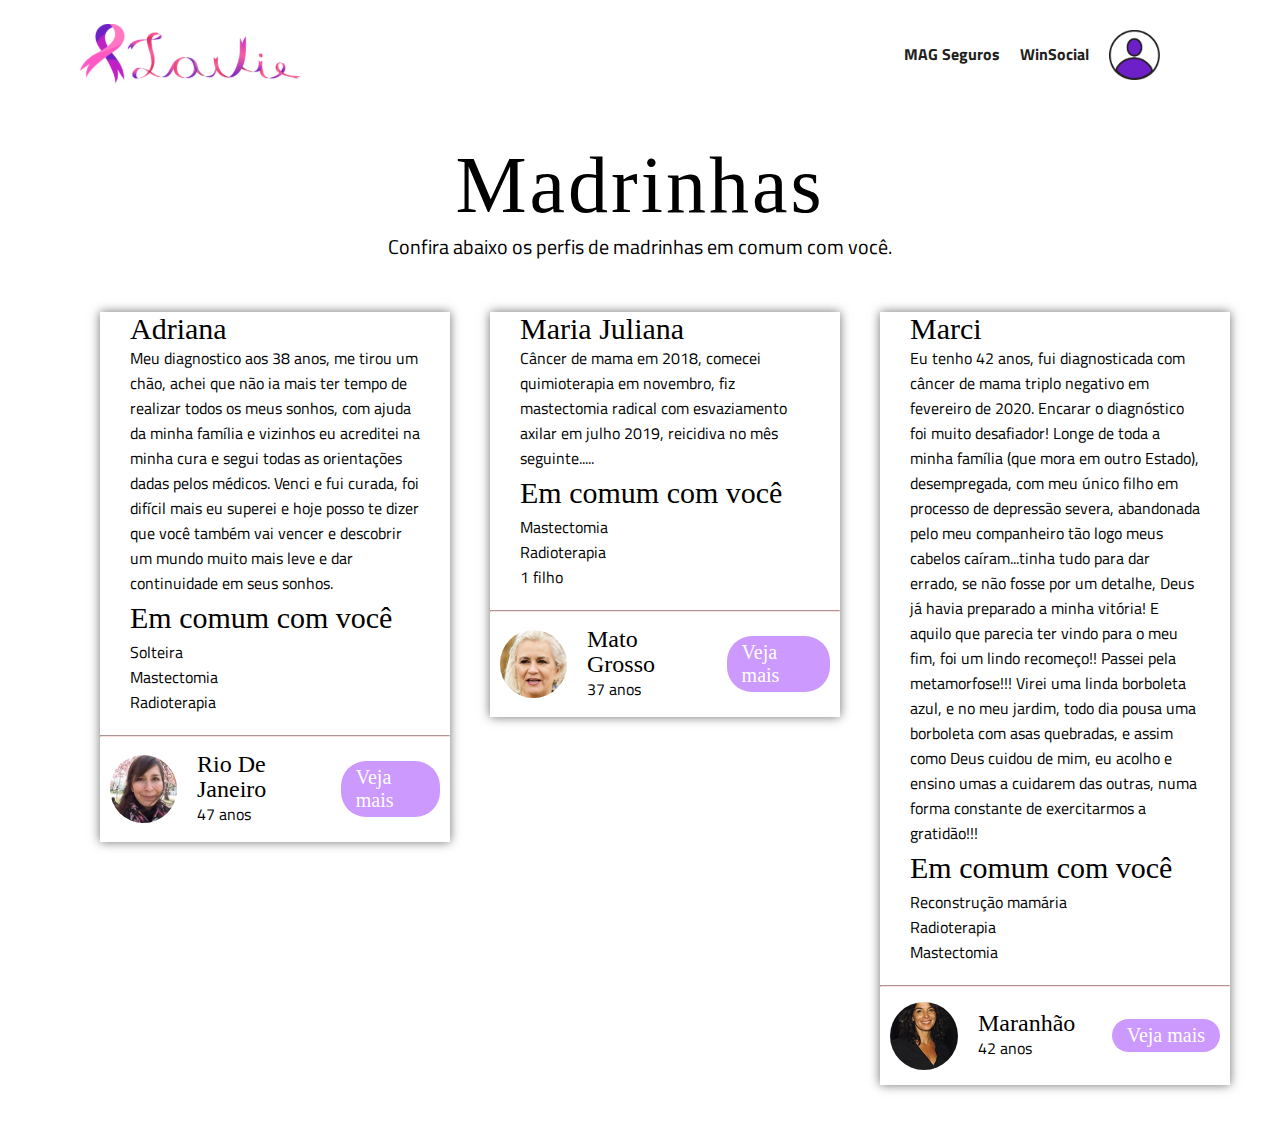
==== index.html @ 6f21f807 "subindo arquivos" ====
<!DOCTYPE html>
<html lang="pt-br">
<head>
    <meta charset="UTF-8">
    <meta http-equiv="X-UA-Compatible" content="IE=edge">
    <meta name="viewport" content="width=device-width, initial-scale=1.0">
    <title>Lavie</title>
    <link rel="stylesheet" href="style.css">
    <link rel="preconnect" href="https://fonts.gstatic.com">
    <link href="https://fonts.googleapis.com/css2?family=Titillium+Web:wght@700&display=swap" rel="stylesheet">
    <link href="https://fonts.googleapis.com/css2?family=Titillium+Web:wght@700&display=swap" rel="stylesheet">
    <link href="https://fonts.googleapis.com/css2?family=Titillium+Web:wght@300&display=swap" rel="stylesheet"> 
</head>
<body>
    <header id="header">
        <div>
            <a href="index.html"><img src="img/logo.svg" alt="Logo LiVie"></a>
        </div>
        <div id="lista-header">
            <ul>
                <a href=""><li>MAG Seguros</li></a>
                <a href=""><li>WinSocial</li></a>
               <a href=""><li><img src="img/Asset 11.svg" alt="Usuário"></li></a>
            </ul>
        </div>
    </header>
    <section id="intro">
        <h1>Madrinhas </h1>
        <p>Confira abaixo os perfis de madrinhas em comum com você.</p>
    </section>
    <section id="cards">
        <div class="texto-card" >
            <h2>Adriana</h2>
            <p>Meu diagnostico aos 38 anos, me tirou um chão, achei que não ia mais ter tempo de realizar todos os meus sonhos, com ajuda da minha família e vizinhos eu acreditei na minha cura e segui todas as orientações dadas pelos médicos. Venci e fui curada, foi difícil mais eu superei e hoje posso te dizer que você também vai vencer e descobrir um mundo muito mais leve e dar continuidade em seus sonhos.</p>
            <h3>Em comum com você</h3>
            <ul>
                <li>Solteira</li>
                <li>Mastectomia</li>
                <li>Radioterapia</li>
            </ul>
            <hr>
            <div class="informacoes">
                <div class="info">
                    <img src="img/Image.svg" alt="Marinete">
                    <ul>
                        <li>Rio De Janeiro</li>
                        <li>47 anos</li>
                    </ul>
                </div>
                <a href="#">Veja mais</a>
            </div>
        </div>
       
        <div class="texto-card" >
            <h2>Maria Juliana</h2>
            <p>Câncer de mama em 2018, comecei quimioterapia em novembro, fiz mastectomia radical com esvaziamento axilar em julho 2019, reicidiva no mês seguinte.....
            </p>
            <h3>Em comum com você</h3>
            <ul>
                <li>Mastectomia</li>
                <li>Radioterapia </li>
                <li>1 filho</li>
            </ul>
            <hr>
            <div class="informacoes">
                <div class="info">
                    <img src="img/Image1.svg" alt="Marinete">
                    <ul>
                        <li>Mato Grosso</li>
                        <li>37 anos</li>
                    </ul>
                </div>
                <a href="#">Veja mais</a>
            </div>
        </div>  

        <div class="texto-card" >
            <h2>Marci</h2>
            <p>Eu tenho 42 anos, fui diagnosticada com câncer de mama triplo negativo em fevereiro de 2020. Encarar o diagnóstico foi muito desafiador! Longe de toda a minha família (que mora em outro Estado), desempregada, com meu único filho em processo de depressão severa, abandonada pelo meu companheiro tão logo meus cabelos caíram...tinha tudo para dar errado, se não fosse por um detalhe, Deus já havia preparado a minha vitória! E aquilo que parecia ter vindo para o meu fim, foi um lindo recomeço!! Passei pela metamorfose!!! Virei uma linda borboleta azul, e no meu jardim, todo dia pousa uma borboleta com asas quebradas, e assim como Deus cuidou de mim, eu acolho e ensino umas a  cuidarem  das outras, numa forma constante de exercitarmos a gratidão!!!</p>
            <h3>Em comum com você</h3>
            <ul>
                <li>Reconstrução mamária</li>
                <li>Radioterapia</li>
                <li>Mastectomia</li>
            </ul>
            <hr>
            <div class="informacoes">
                <div class="info">
                    <img src="img/Image2.svg" alt="Marinete">
                    <ul>
                        <li>Maranhão</li>
                        <li>42 anos</li>
                    </ul>
                </div>
                <a href="#">Veja mais</a>
            </div>
        </div>
    </section>
    <div class="modal-overlay">
        <div class="modal">
            <div class="exit">
                <img src="img/Icon.svg" alt="Sair" onclick="sairModal()">
             </div>
            <div class="info modal-ul">
                <img src="img/Image.svg" alt="Marinete">
                <ul>
                    <li>Adriana</li>
                    <li>47 anos</li>
                </ul>
             </div>
             
             <div class="modal-info">
                 <p>Meu diagnostico aos 38 anos, me tirou um chão, achei que não ia mais ter tempo de realizar todos os meus sonhos, com ajuda da minha família e vizinhos eu acreditei na minha cura e segui todas as orientações dadas pelos médicos. Venci e fui curada, foi difícil mais eu superei e hoje posso te dizer que você também vai vencer e descobrir um mundo muito mais leve e dar continuidade em seus sonhos. </p>
                 <h3>Em comum com você</h3>
                 <ul>
                    <li>Solteira</li>
                    <li>Mastectomia</li>
                    <li>Radioterapia</li>
                 </ul>
             </div>
             <div class="btn">
                <a href="Marinete.html">Criar Laços </a>
                <img src="img/laço_1.svg" alt="">
             </div>
        </div>
    </div>
    <div class="modal-overlay2">
        <div class="modal">
            <div class="exit">
                <img src="img/Icon.svg" alt="Sair" onclick="sairModal()">
             </div>
            <div class="info modal-ul">
                <img src="img/Image2.svg" alt="Marinete">
                <ul>
                    <li>Marci</li>
                    <li>42 anos</li>
                </ul>
             </div>
             
             <div class="modal-info">
                 <p>Eu tenho 42 anos, fui diagnosticada com câncer de mama triplo negativo em fevereiro de 2020. Encarar o diagnóstico foi muito desafiador! Longe de toda a minha família (que mora em outro Estado), desempregada, com meu único filho em processo de depressão severa, abandonada pelo meu companheiro tão logo meus cabelos caíram...tinha tudo para dar errado, se não fosse por um detalhe, Deus já havia preparado a minha vitória! E aquilo que parecia ter vindo para o meu fim, foi um lindo recomeço!! Passei pela metamorfose!!! Virei uma linda borboleta azul, e no meu jardim, todo dia pousa uma borboleta com asas quebradas, e assim como Deus cuidou de mim, eu acolho e ensino umas a  cuidarem  das outras, numa forma constante de exercitarmos a gratidão!!!
                </p>
                 <h3>Em comum com você</h3>
                 <ul>
                    <li>Reconstrução mamária</li>
                    <li>Radioterapia</li>
                    <li>Mastectomia</li>
                 </ul>
             </div>
             <div class="btn">
                <a href="sofia.html">Criar Laços </a>
                <img src="img/laço_1.svg" alt="">
             </div>
        </div>
    </div>
    <div class="modal-overlay1">
        <div class="modal">
            <div class="exit">
                <img src="img/Icon.svg" alt="Sair" onclick="sairModal()">
             </div>
            <div class="info modal-ul">
                <img src="img/Image1.svg" alt="Marinete">
                <ul>
                    <li>Maria Juliana</li>
                    <li>37 anos</li>
                </ul>
             </div>
             
             <div class="modal-info">
                 <p>Câncer de mama em 2018, comecei quimioterapia em novembro, fiz mastectomia radical com esvaziamento axilar em julho 2019, reicidiva no mês seguinte.....
                </p>
                 <h3>Em comum com você</h3>
                 <ul>
                    <li>Mastectomia</li>
                    <li>Um filho </li>
                    <li>Radioterapia</li>
                 </ul>
             </div>
             <div class="btn">
                <a href="dolores.html">Criar Laços </a>
                <img src="img/laço_1.svg" alt="Imagem laço">
             </div>
        </div>
    </div>
    <script src="script.js"></script>
    <br><br><br><br><br>
</body>

</html>
---- style.css ----
html,
body,
p,
ol,
ul,
li,
dl,
dt,
dd,
blockquote,
figure,
fieldset,
legend,
textarea,
pre,
iframe,
hr,
h1,
h2,
h3,
h4,
h5,
h6 {
  margin: 0;
  padding: 0;
}
a {
  text-decoration: none;
}
body {
  font-size: 10px;
}

h1,
h2,
h3,
h4,
h5,
h6 {
  font-size: 100%;
  font-weight: normal;
}

ul {
  list-style: none;
}

button,
input,
select {
  margin: 0;
}

html {
  box-sizing: border-box;
}

*,
*::before,
*::after {
  box-sizing: inherit;
}

img,
video {
  height: auto;
  max-width: 100%;
}

iframe {
  border: 0;
}

table {
  border-collapse: collapse;
  border-spacing: 0;
}

td,
th {
  padding: 0;
}
/** HEADER ======================= **/

#header {
  max-width: 1120px;
  margin: 0 auto;
  display: flex;
  justify-content: space-between;
  align-items: center;
  margin-top: 20px;
}
#lista-header ul {
  display: flex;
  align-items: center;
}
#lista-header ul li {
  color: #231f20;
  display: flex;
  align-items: center;
  padding: 10px;
  font-family: titillium Web;
  font-size: 1em;
  font-weight: bold;
}
#lista-header a:nth-child(1):hover::after {
  content: "";
  display: block;
  margin-left: 15px;
  width: 80%;
  height: 3px;
  background: #cc99ff;
}
#lista-header a:nth-child(2):hover::after {
  content: "";
  display: block;
  margin-left: 12px;
  width: 80%;
  height: 3px;
  background: #cc99ff;
}
/** intro =================== **/
#intro {
  margin: 50px 0;
  text-align: center;
}
#intro h1 {
  font-size: 8em;
  font-family: Pacifico;
  letter-spacing: 3px;
}
#intro p {
  font-family: titillium Web;
  font-size: 2em;
  font-weight: 400;
}
/** Card ================= **/
#cards {
  max-width: 1120px;
  display: flex;
  margin: 0 auto;
  align-items: baseline;
}
@media (max-width: 920px) {
  #cards {
    flex-wrap: wrap;
  }
}
hr {
  margin: 20px 0 0 0;
  border-color: #ffdede;
}
.texto-card {
  max-width: 800px;
  margin: 0 20px;
  align-items: center;
  box-shadow: 0 0 1em #707070;
}
@media (max-width: 920px) {
  .texto-card {
    margin: 20px;
  }
}
.texto-card p,
ul {
  font-size: 1.6em;
  font-family: titillium Web;
  line-height: 25px;
  margin: 0 30px;
}
.texto-card h2 {
  font-size: 3em;
  font-family: Pacifico;
  margin-left: 30px;
}
.texto-card h3 {
  font-size: 3em;
  margin: 5px 0;
  font-family: Pacifico;
  margin-left: 30px;
}
.texto-card hr {
  width: 350px;
}
.info {
  display: flex;
  align-items: center;
  margin: 15px 0 15px 10px;
}
.info ul {
  margin-left: 20px;
}
.informacoes a {
  font-family: Pacifico;
  font-size: 2em;
  max-width: 150px;
  background: #cc99ff;
  color: #fff;
  border-radius: 25px;
  padding: 5px 15px;
  margin-right: 10px;
}
.informacoes li:first-child {
  font-family: Pacifico;
  font-size: 1.5em;
}
.informacoes a:hover {
  background: #6d0dcc;
}
.informacoes {
  display: flex;
  justify-content: space-between;
  align-items: center;
}

/* MODAL =================== */
.modal-overlay,
.modal-overlay1,
.modal-overlay2 {
  width: 100%;
  height: 100%;
  background-color: rgba(178, 98, 178, 50%);
  position: fixed;
  top: 0;
  display: flex;
  align-items: center;
  justify-content: center;
  opacity: 0;
  visibility: hidden;
  font-family: titillium Web;
}
.modal-overlay.ativo,
.modal-overlay1.ativo,
.modal-overlay2.ativo {
  visibility: visible;
  opacity: 1;
}
.modal {
  background: #fff;
  padding: 2.4rem;
}
.modal-info h2 {
  font-size: 1.5rem;
  font-family: Pacifico;
}
.modal-info h3 {
  font-size: 1.5rem;
  font-family: Pacifico;
}
.modal-ul {
  display: flex;
  align-items: center;
  margin-bottom: 10px;
}
.modal-ul li:nth-child(1) {
  font-family: pacifico;
  font-size: 2em;
}

.modal-info p {
  max-width: 450px;
  font-size: 1rem;
}
.btn {
  margin-top: 20px;
  text-align: center;
}
.btn {
  margin: 0 auto;
  font-family: Pacifico;
  font-size: 3em;
  max-width: 180px;
  background: #cc99ff;
  border-radius: 25px;
  padding: 5px 10px;
  display: flex;
}
.btn a {
  margin-right: 10px;
  color: #fff;
}
.btn:hover {
  background: #6d0dcc;
}
.exit {
  text-align: right;
}
.exit img {
  cursor: pointer;
}
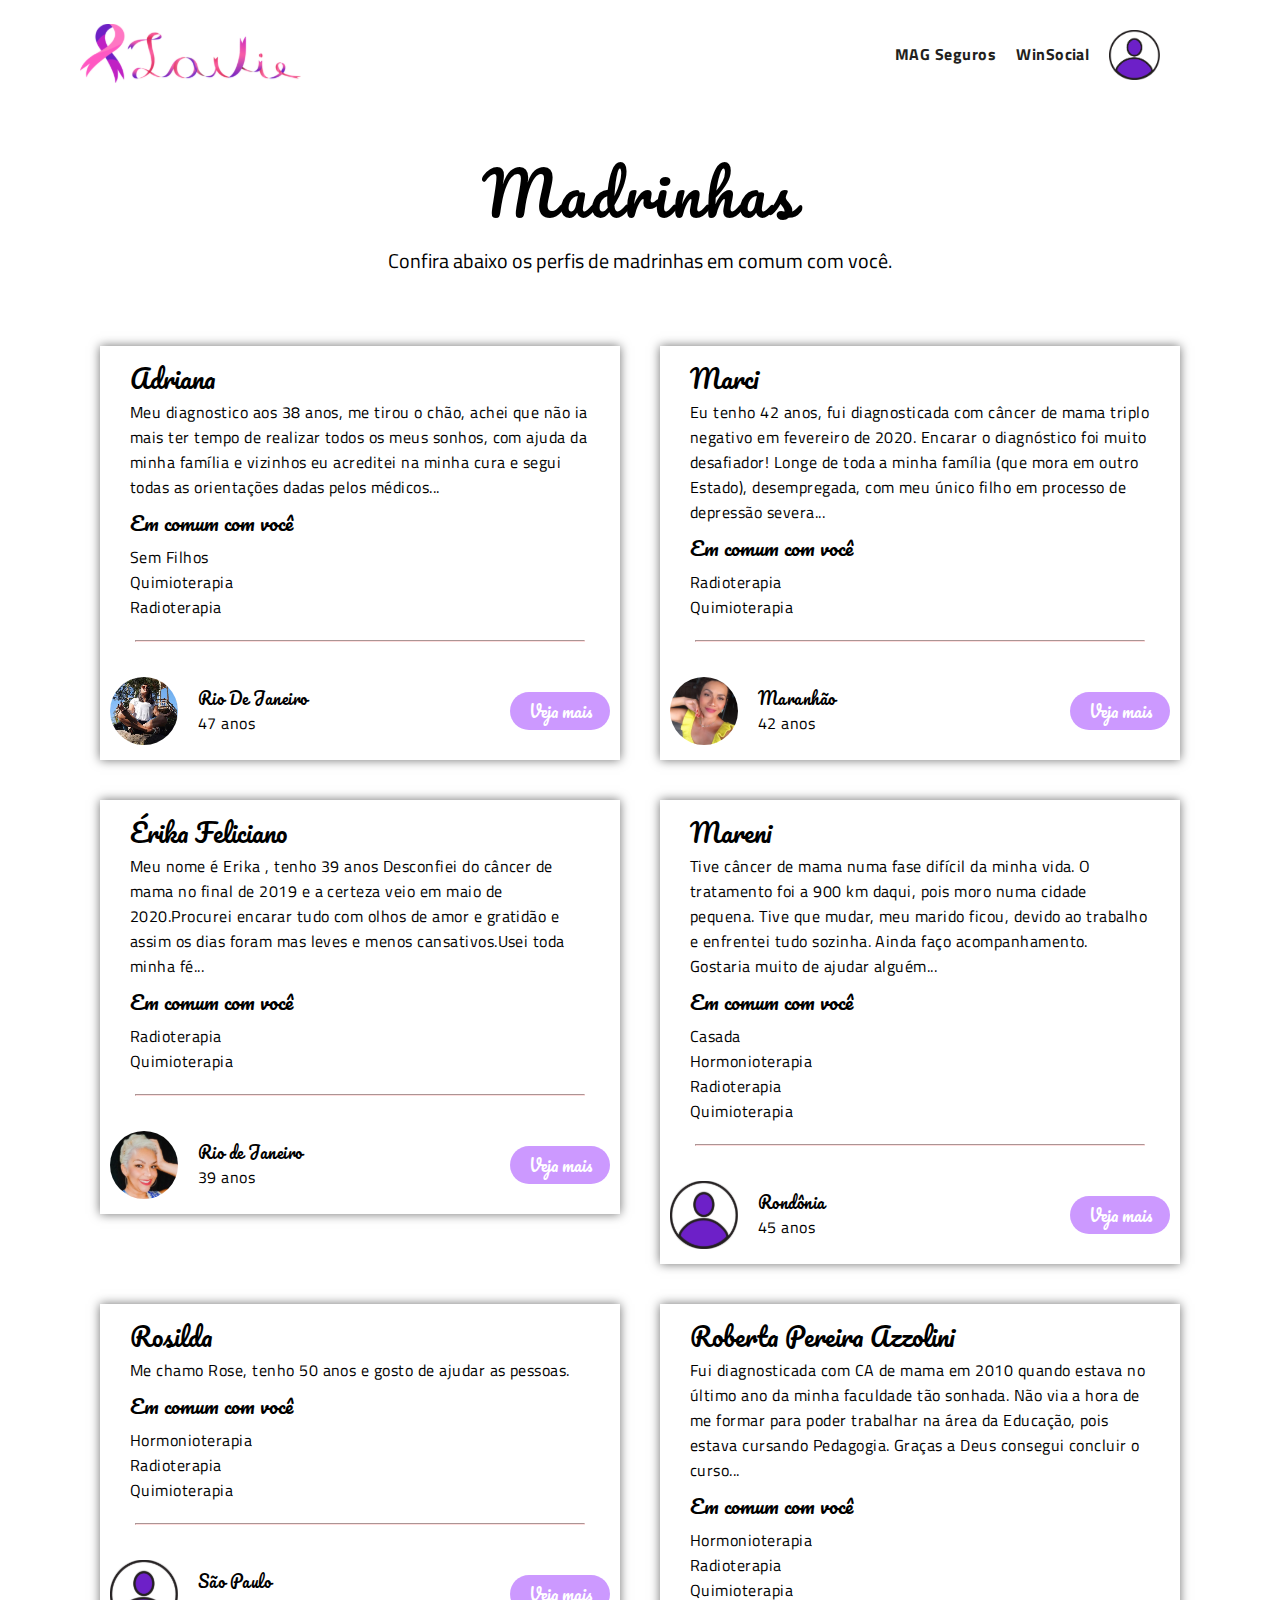
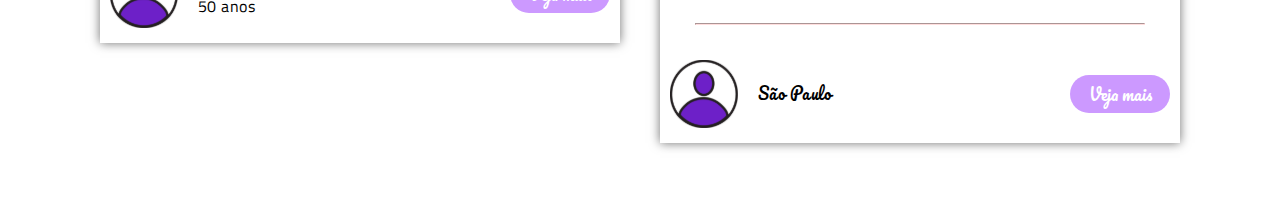
==== commit 6e79be2f: "Add files via upload" ====
--- a/index.html
+++ b/index.html
@@ -4,9 +4,11 @@
     <meta charset="UTF-8">
     <meta http-equiv="X-UA-Compatible" content="IE=edge">
     <meta name="viewport" content="width=device-width, initial-scale=1.0">
-    <title>Lavie</title>
+    <title>LaVie</title>
+    <link rel="shortcut icon" href="img/laço_1.svg" type="image/x-icon">
     <link rel="stylesheet" href="style.css">
     <link rel="preconnect" href="https://fonts.gstatic.com">
+    <link href="https://fonts.googleapis.com/css2?family=Pacifico&display=swap" rel="stylesheet">
     <link href="https://fonts.googleapis.com/css2?family=Titillium+Web:wght@700&display=swap" rel="stylesheet">
     <link href="https://fonts.googleapis.com/css2?family=Titillium+Web:wght@700&display=swap" rel="stylesheet">
     <link href="https://fonts.googleapis.com/css2?family=Titillium+Web:wght@300&display=swap" rel="stylesheet"> 
@@ -18,8 +20,8 @@
         </div>
         <div id="lista-header">
             <ul>
-                <a href=""><li>MAG Seguros</li></a>
-                <a href=""><li>WinSocial</li></a>
+                <a href="https://mag.com.br/"><li>MAG Seguros</li></a>
+                <a href="https://winsocial.com.br/para-voce/"><li>WinSocial</li></a>
                <a href=""><li><img src="img/Asset 11.svg" alt="Usuário"></li></a>
             </ul>
         </div>
@@ -29,19 +31,21 @@
         <p>Confira abaixo os perfis de madrinhas em comum com você.</p>
     </section>
     <section id="cards">
-        <div class="texto-card" >
+        <div class="texto-card">
             <h2>Adriana</h2>
-            <p>Meu diagnostico aos 38 anos, me tirou um chão, achei que não ia mais ter tempo de realizar todos os meus sonhos, com ajuda da minha família e vizinhos eu acreditei na minha cura e segui todas as orientações dadas pelos médicos. Venci e fui curada, foi difícil mais eu superei e hoje posso te dizer que você também vai vencer e descobrir um mundo muito mais leve e dar continuidade em seus sonhos.</p>
-            <h3>Em comum com você</h3>
-            <ul>
-                <li>Solteira</li>
-                <li>Mastectomia</li>
-                <li>Radioterapia</li>
-            </ul>
-            <hr>
-            <div class="informacoes">
-                <div class="info">
-                    <img src="img/Image.svg" alt="Marinete">
+            <p>Meu diagnostico aos 38 anos, me tirou o chão, achei que não ia mais ter tempo
+                de realizar todos os meus sonhos, com ajuda da minha família e vizinhos eu
+                acreditei na minha cura e segui todas as orientações dadas pelos médicos... </p>
+            <h3>Em comum com você</h3>
+            <ul>
+                <li>Sem Filhos</li>
+                <li>Quimioterapia</li>
+                <li>Radioterapia</li>
+            </ul>
+            <hr>
+            <div class="informacoes">
+                <div class="info">
+                    <img src="img/Adriana.svg" alt="Marinete">
                     <ul>
                         <li>Rio De Janeiro</li>
                         <li>47 anos</li>
@@ -50,43 +54,20 @@
                 <a href="#">Veja mais</a>
             </div>
         </div>
-       
-        <div class="texto-card" >
-            <h2>Maria Juliana</h2>
-            <p>Câncer de mama em 2018, comecei quimioterapia em novembro, fiz mastectomia radical com esvaziamento axilar em julho 2019, reicidiva no mês seguinte.....
-            </p>
-            <h3>Em comum com você</h3>
-            <ul>
-                <li>Mastectomia</li>
-                <li>Radioterapia </li>
-                <li>1 filho</li>
-            </ul>
-            <hr>
-            <div class="informacoes">
-                <div class="info">
-                    <img src="img/Image1.svg" alt="Marinete">
-                    <ul>
-                        <li>Mato Grosso</li>
-                        <li>37 anos</li>
-                    </ul>
-                </div>
-                <a href="#">Veja mais</a>
-            </div>
-        </div>  
-
         <div class="texto-card" >
             <h2>Marci</h2>
-            <p>Eu tenho 42 anos, fui diagnosticada com câncer de mama triplo negativo em fevereiro de 2020. Encarar o diagnóstico foi muito desafiador! Longe de toda a minha família (que mora em outro Estado), desempregada, com meu único filho em processo de depressão severa, abandonada pelo meu companheiro tão logo meus cabelos caíram...tinha tudo para dar errado, se não fosse por um detalhe, Deus já havia preparado a minha vitória! E aquilo que parecia ter vindo para o meu fim, foi um lindo recomeço!! Passei pela metamorfose!!! Virei uma linda borboleta azul, e no meu jardim, todo dia pousa uma borboleta com asas quebradas, e assim como Deus cuidou de mim, eu acolho e ensino umas a  cuidarem  das outras, numa forma constante de exercitarmos a gratidão!!!</p>
-            <h3>Em comum com você</h3>
-            <ul>
-                <li>Reconstrução mamária</li>
-                <li>Radioterapia</li>
-                <li>Mastectomia</li>
-            </ul>
-            <hr>
-            <div class="informacoes">
-                <div class="info">
-                    <img src="img/Image2.svg" alt="Marinete">
+            <p>Eu tenho 42 anos, fui diagnosticada com câncer de mama triplo negativo em fevereiro de
+                2020. Encarar o diagnóstico foi muito desafiador! Longe de toda a minha família
+                (que mora em outro Estado), desempregada, com meu único filho em processo de depressão severa...</p>
+            <h3>Em comum com você</h3>
+            <ul>
+                <li>Radioterapia</li>
+                <li>Quimioterapia</li>
+            </ul>
+            <hr class="hrnosso">
+            <div class="informacoes">
+                <div class="info">
+                    <img src="img/marci.svg" alt="Marinete">
                     <ul>
                         <li>Maranhão</li>
                         <li>42 anos</li>
@@ -95,6 +76,102 @@
                 <a href="#">Veja mais</a>
             </div>
         </div>
+        
+        <div class="texto-card" >
+            <h2>Érika Feliciano</h2>
+            <p>Meu nome é Erika , tenho 39 anos Desconfiei do  câncer de mama no final de 2019
+                e a certeza veio em maio de 2020.Procurei encarar tudo com olhos de amor e 
+                gratidão e assim os dias foram mas leves e menos cansativos.Usei toda minha fé... 
+            </p>
+            <h3>Em comum com você</h3>
+            <ul>
+                <li>Radioterapia</li>
+                <li>Quimioterapia</li>
+            </ul>
+            <hr>
+            <div class="informacoes">
+                <div class="info">
+                    <img src="img/erika.svg" alt="Marinete">
+                    <ul>
+                        <li>Rio de Janeiro</li>
+                        <li>39 anos</li>
+                    </ul>
+                </div>
+                <a href="#">Veja mais</a>
+            </div>
+        </div>  
+        <div class="texto-card" >
+            <h2>Mareni</h2>
+            <p>Tive câncer de mama numa fase difícil da minha vida. O tratamento foi a 900 km daqui,
+                pois moro numa cidade pequena. Tive que mudar, meu marido ficou, devido ao trabalho e
+                enfrentei tudo sozinha. Ainda faço acompanhamento. Gostaria muito de ajudar alguém...
+            </p>
+            <h3>Em comum com você</h3>
+            <ul>
+                <li>Casada</li>
+                <li>Hormonioterapia</li>
+                <li>Radioterapia</li>
+                <li>Quimioterapia </li>
+            </ul>
+            <hr>
+            <div class="informacoes">
+                <div class="info">
+                    <img src="img/anonimo.svg" alt="Marinete">
+                    <ul>
+                        <li>Rondônia </li>
+                        <li>45 anos</li>
+                    </ul>
+                </div>
+                <a href="#">Veja mais</a>
+            </div>
+        </div>  
+        <div class="texto-card" >
+            <h2>Rosilda</h2>
+            <p>Me chamo Rose, tenho 50 anos e gosto de ajudar as pessoas. 
+            </p>
+            <h3>Em comum com você</h3>
+            <ul>
+                <li>Hormonioterapia</li>
+                <li>Radioterapia</li>
+                <li>Quimioterapia </li>
+            </ul>
+            <hr>
+            <div class="informacoes">
+                <div class="info">
+                    <img src="img/anonimo.svg" alt="Marinete">
+                    <ul>
+                        <li>São Paulo</li>
+                        <li>50 anos</li>
+                    </ul>
+                </div>
+                <a href="#">Veja mais</a>
+            </div>
+        </div> 
+        <div class="texto-card" >
+            <h2>Roberta Pereira Azzolini</h2>
+            <p>Fui diagnosticada com CA de mama em 2010 quando estava no último ano da  minha
+                faculdade tão sonhada. Não via a hora de me formar para poder trabalhar na área
+                da Educação, pois estava cursando Pedagogia. Graças a Deus consegui concluir o curso... 
+            </p>
+            <h3>Em comum com você</h3>
+            <ul>
+                <li>Hormonioterapia</li>
+                <li>Radioterapia</li>
+                <li>Quimioterapia </li>
+            </ul>
+            <hr>
+            <div class="informacoes">
+                <div class="info">
+                    <img src="img/anonimo.svg" alt="Marinete">
+                    <ul>
+                        <li>São Paulo</li>
+                        
+                    </ul>
+                </div>
+                <a href="#">Veja mais</a>
+            </div>
+        </div>  
+        
     </section>
     <div class="modal-overlay">
         <div class="modal">
@@ -102,7 +179,7 @@
                 <img src="img/Icon.svg" alt="Sair" onclick="sairModal()">
              </div>
             <div class="info modal-ul">
-                <img src="img/Image.svg" alt="Marinete">
+                <img src="img/Adriana.svg" alt="Marinete">
                 <ul>
                     <li>Adriana</li>
                     <li>47 anos</li>
@@ -110,27 +187,27 @@
              </div>
              
              <div class="modal-info">
-                 <p>Meu diagnostico aos 38 anos, me tirou um chão, achei que não ia mais ter tempo de realizar todos os meus sonhos, com ajuda da minha família e vizinhos eu acreditei na minha cura e segui todas as orientações dadas pelos médicos. Venci e fui curada, foi difícil mais eu superei e hoje posso te dizer que você também vai vencer e descobrir um mundo muito mais leve e dar continuidade em seus sonhos. </p>
-                 <h3>Em comum com você</h3>
-                 <ul>
-                    <li>Solteira</li>
-                    <li>Mastectomia</li>
+                 <p>Meu diagnostico aos 38 anos, me tirou o chão, achei que não ia mais ter tempo de realizar todos os meus sonhos, com ajuda da minha família e vizinhos eu acreditei na minha cura e segui todas as orientações dadas pelos médicos. Venci e fui curada, foi difícil mais eu superei e hoje posso te dizer que você também vai vencer e descobrir um mundo muito mais leve e dar continuidade em seus sonhos. </p>
+                 <h3>Em comum com você</h3>
+                 <ul>
+                    <li>Sem Filhos</li>
+                    <li>Quimioterapia</li>
                     <li>Radioterapia</li>
                  </ul>
              </div>
              <div class="btn">
                 <a href="Marinete.html">Criar Laços </a>
-                <img src="img/laço_1.svg" alt="">
-             </div>
-        </div>
-    </div>
-    <div class="modal-overlay2">
-        <div class="modal">
-            <div class="exit">
-                <img src="img/Icon.svg" alt="Sair" onclick="sairModal()">
-             </div>
-            <div class="info modal-ul">
-                <img src="img/Image2.svg" alt="Marinete">
+                <img src="img/laço_1.svg" alt="Imagem laço">
+             </div>
+        </div>
+    </div>
+    <div class="modal-overlay">
+        <div class="modal">
+            <div class="exit">
+                <img src="img/Icon.svg" alt="Sair" onclick="sairModal()">
+             </div>
+            <div class="info modal-ul">
+                <img src="img/marci.svg" alt="Marinete">
                 <ul>
                     <li>Marci</li>
                     <li>42 anos</li>
@@ -142,42 +219,129 @@
                 </p>
                  <h3>Em comum com você</h3>
                  <ul>
-                    <li>Reconstrução mamária</li>
-                    <li>Radioterapia</li>
-                    <li>Mastectomia</li>
+                    <li>Radioterapia</li>
+                    <li>Quimioterapia</li>
                  </ul>
              </div>
              <div class="btn">
                 <a href="sofia.html">Criar Laços </a>
-                <img src="img/laço_1.svg" alt="">
-             </div>
-        </div>
-    </div>
-    <div class="modal-overlay1">
-        <div class="modal">
-            <div class="exit">
-                <img src="img/Icon.svg" alt="Sair" onclick="sairModal()">
-             </div>
-            <div class="info modal-ul">
-                <img src="img/Image1.svg" alt="Marinete">
-                <ul>
-                    <li>Maria Juliana</li>
-                    <li>37 anos</li>
-                </ul>
-             </div>
-             
-             <div class="modal-info">
-                 <p>Câncer de mama em 2018, comecei quimioterapia em novembro, fiz mastectomia radical com esvaziamento axilar em julho 2019, reicidiva no mês seguinte.....
-                </p>
-                 <h3>Em comum com você</h3>
-                 <ul>
-                    <li>Mastectomia</li>
-                    <li>Um filho </li>
-                    <li>Radioterapia</li>
-                 </ul>
-             </div>
-             <div class="btn">
-                <a href="dolores.html">Criar Laços </a>
+                <img src="img/laço_1.svg" alt="Imagem laço">
+             </div>
+        </div>
+    </div>
+    
+    <div class="modal-overlay">
+        <div class="modal">
+            <div class="exit">
+                <img src="img/Icon.svg" alt="Sair" onclick="sairModal()">
+             </div>
+            <div class="info modal-ul">
+                <img src="img/erika.svg" alt="Marinete">
+                <ul>
+                    <li>Érika Feliciano</li>
+                    <li>39 anos</li>
+                </ul>
+             </div>
+             
+             <div class="modal-info">
+                 <p>Meu nome é Erika , tenho 39 anos Desconfiei do câncer de mama no final de 2019 e a certeza veio em maio de 2020. Procurei encarar tudo com olhos de amor e gratidão e assim os dias foram mas leves e menos cansativos . Usei toda minha fé em Deus e segui adiante ,certa que seria vencedora . Hoje faço hormonioterapia e ainda sinto alguns efeitos do tratamento mas nada que eu não consiga transformar em gratidão por estar viva . O câncer não foi meu amigo , mas foi um grande professor.
+                </p>
+                 <h3>Em comum com você</h3>
+                 <ul>
+                    <li>Radioterapia</li>
+                    <li>Quimioterapia</li>
+                 </ul>
+             </div>
+             <div class="btn">
+                <a href="erika.html">Criar Laços </a>
+                <img src="img/laço_1.svg" alt="Imagem laço">
+             </div>
+        </div>
+    </div>
+    <div class="modal-overlay">
+        <div class="modal">
+            <div class="exit">
+                <img src="img/Icon.svg" alt="Sair" onclick="sairModal()">
+             </div>
+            <div class="info modal-ul">
+                <img src="img/anonimo.svg" alt="Marinete">
+                <ul>
+                    <li>Mareni</li>
+                    <li>45 anos</li>
+                </ul>
+             </div>
+             
+             <div class="modal-info">
+                 <p>Tive câncer de mama numa fase difícil da minha vida. O tratamento foi a 900 km daqui, pois moro numa cidade pequena. Tive que mudar, meu marido ficou, devido ao trabalho e enfrentei tudo sozinha. Ainda faço acompanhamento. Gostaria muito de ajudar alguém, se possível for.
+                </p>
+                 <h3>Em comum com você</h3>
+                 <ul>
+                    <li>Casada</li>
+                    <li>Hormonioterapia</li>
+                    <li>Radioterapia</li>
+                    <li>Quimioterapia </li>
+                 </ul>
+             </div>
+             <div class="btn">
+                <a href="mareni.html">Criar Laços </a>
+                <img src="img/laço_1.svg" alt="Imagem laço">
+             </div>
+        </div>
+    </div>
+    <div class="modal-overlay">
+        <div class="modal">
+            <div class="exit">
+                <img src="img/Icon.svg" alt="Sair" onclick="sairModal()">
+             </div>
+            <div class="info modal-ul">
+                <img src="img/anonimo.svg" alt="Marinete">
+                <ul>
+                    <li>Rosilda</li>
+                    <li>50 anos</li>
+                </ul>
+             </div>
+             
+             <div class="modal-info">
+                 <p>Me chamo Rose, tenho 50 anos e gosto de ajudar as pessoas. 
+                </p>
+                 <h3>Em comum com você</h3>
+                 <ul>
+                    <li>Hormonioterapia</li>
+                    <li>Radioterapia</li>
+                    <li>Quimioterapia </li>
+                 </ul>
+             </div>
+             <div class="btn">
+                <a href="rosilda.html">Criar Laços </a>
+                <img src="img/laço_1.svg" alt="Imagem laço">
+             </div>
+        </div>
+    </div>
+    <div class="modal-overlay">
+        <div class="modal">
+            <div class="exit">
+                <img src="img/Icon.svg" alt="Sair" onclick="sairModal()">
+             </div>
+            <div class="info modal-ul">
+                <img src="img/anonimo.svg" alt="Marinete">
+                <ul>
+                    <li>Roberta Pereira Azzolini</li>
+                    
+                </ul>
+             </div>
+             
+             <div class="modal-info">
+                 <p>Fui diagnosticada com CA de mama em 2010 quando estava no último ano da minha faculdade tão sonhada. Não via a hora de me formar para poder trabalhar na área da Educação, pois estava cursando Pedagogia. Graças a Deus consegui concluir o curso, foi uma batalha em meio a cirurgia, quimioterapia. Eu passava muito mal com os efeitos da quimioterapia. Porém, venci. Enfim, a história é longa, mais eu venci graças a Deus! 🙏 
+                </p>
+                 <h3>Em comum com você</h3>
+                 <ul>
+                    <li>Hormonioterapia</li>
+                    <li>Radioterapia</li>
+                    <li>Quimioterapia </li>
+                 </ul>
+             </div>
+             <div class="btn">
+                <a href="roberta.html">Criar Laços </a>
                 <img src="img/laço_1.svg" alt="Imagem laço">
              </div>
         </div>
--- a/style.css
+++ b/style.css
@@ -125,7 +125,7 @@
   text-align: center;
 }
 #intro h1 {
-  font-size: 8em;
+  font-size: 6em;
   font-family: Pacifico;
   letter-spacing: 3px;
 }
@@ -138,22 +138,22 @@
 #cards {
   max-width: 1120px;
   display: flex;
+  flex-wrap: wrap;
   margin: 0 auto;
-  align-items: baseline;
+  align-items: flex-start;
 }
 @media (max-width: 920px) {
   #cards {
     flex-wrap: wrap;
   }
 }
-hr {
-  margin: 20px 0 0 0;
+.texto-card hr {
+  margin: 20px auto;
   border-color: #ffdede;
 }
 .texto-card {
-  max-width: 800px;
-  margin: 0 20px;
-  align-items: center;
+  flex: 1;
+  margin: 20px 20px;
   box-shadow: 0 0 1em #707070;
 }
 @media (max-width: 920px) {
@@ -167,20 +167,22 @@
   font-family: titillium Web;
   line-height: 25px;
   margin: 0 30px;
+  letter-spacing: 0.03em;
 }
 .texto-card h2 {
-  font-size: 3em;
+  margin-top: 10px;
+  font-size: 2.5em;
   font-family: Pacifico;
   margin-left: 30px;
 }
 .texto-card h3 {
-  font-size: 3em;
+  font-size: 2em;
   margin: 5px 0;
   font-family: Pacifico;
   margin-left: 30px;
 }
 .texto-card hr {
-  width: 350px;
+  width: 450px;
 }
 .info {
   display: flex;
@@ -192,17 +194,20 @@
 }
 .informacoes a {
   font-family: Pacifico;
-  font-size: 2em;
+  font-size: 1.6em;
   max-width: 150px;
   background: #cc99ff;
   color: #fff;
   border-radius: 25px;
-  padding: 5px 15px;
+  padding: 5px 7px;
   margin-right: 10px;
+  width: 100px;
+  text-align: center;
 }
 .informacoes li:first-child {
   font-family: Pacifico;
-  font-size: 1.5em;
+  max-width: 200px;
+  font-size: 1em;
 }
 .informacoes a:hover {
   background: #6d0dcc;
@@ -244,7 +249,7 @@
   font-family: Pacifico;
 }
 .modal-info h3 {
-  font-size: 1.5rem;
+  font-size: 1.3rem;
   font-family: Pacifico;
 }
 .modal-ul {
@@ -254,9 +259,11 @@
 }
 .modal-ul li:nth-child(1) {
   font-family: pacifico;
-  font-size: 2em;
-}
-
+  font-size: 1.5em;
+}
+.modal-info li {
+  margin-left: -30px;
+}
 .modal-info p {
   max-width: 450px;
   font-size: 1rem;
@@ -268,15 +275,18 @@
 .btn {
   margin: 0 auto;
   font-family: Pacifico;
-  font-size: 3em;
+  font-size: 2em;
   max-width: 180px;
   background: #cc99ff;
   border-radius: 25px;
-  padding: 5px 10px;
-  display: flex;
+  padding: 10px 10px;
+  display: flex;
+}
+.btn img {
+  margin-left: 7px;
 }
 .btn a {
-  margin-right: 10px;
+  margin-left: 9px;
   color: #fff;
 }
 .btn:hover {
@@ -288,3 +298,15 @@
 .exit img {
   cursor: pointer;
 }
+@media (max-width: 920px) {
+  #intro h1 {
+    font-family: "Pacifico", cursive;
+  }
+  .texto-card h2,
+  .texto-card h3 {
+    font-family: "Pacifico", cursive;
+  }
+}
+#imagens p {
+  font-size: 1.8em;
+}
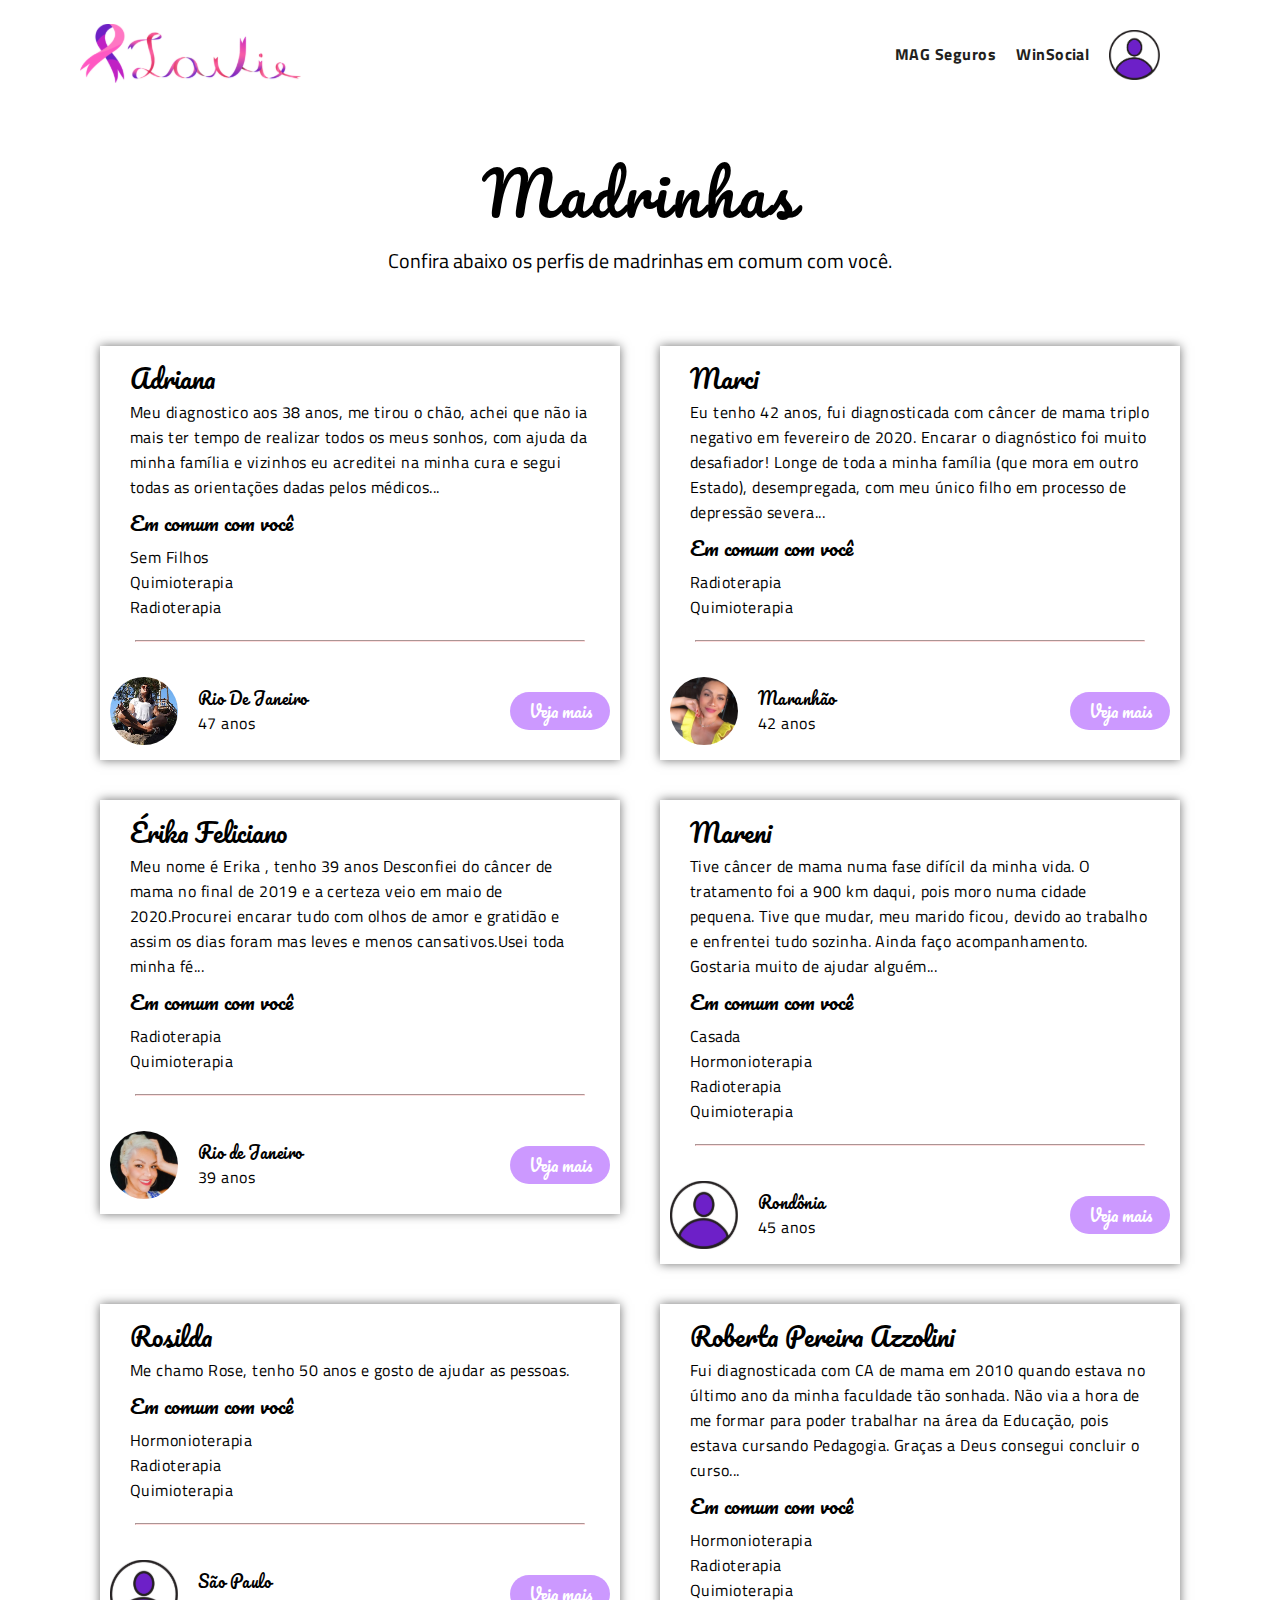
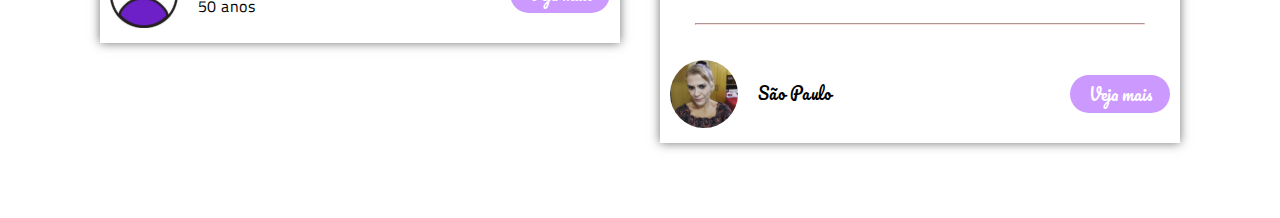
==== commit 1c9c30d2: "Update index.html" ====
--- a/index.html
+++ b/index.html
@@ -162,7 +162,7 @@
             <hr>
             <div class="informacoes">
                 <div class="info">
-                    <img src="img/anonimo.svg" alt="Marinete">
+                    <img src="img/roberta.svg" alt="Marinete">
                     <ul>
                         <li>São Paulo</li>
                         
@@ -323,7 +323,7 @@
                 <img src="img/Icon.svg" alt="Sair" onclick="sairModal()">
              </div>
             <div class="info modal-ul">
-                <img src="img/anonimo.svg" alt="Marinete">
+                <img src="img/roberta.svg" alt="Marinete">
                 <ul>
                     <li>Roberta Pereira Azzolini</li>
                     
@@ -350,4 +350,4 @@
     <br><br><br><br><br>
 </body>
 
-</html>+</html>
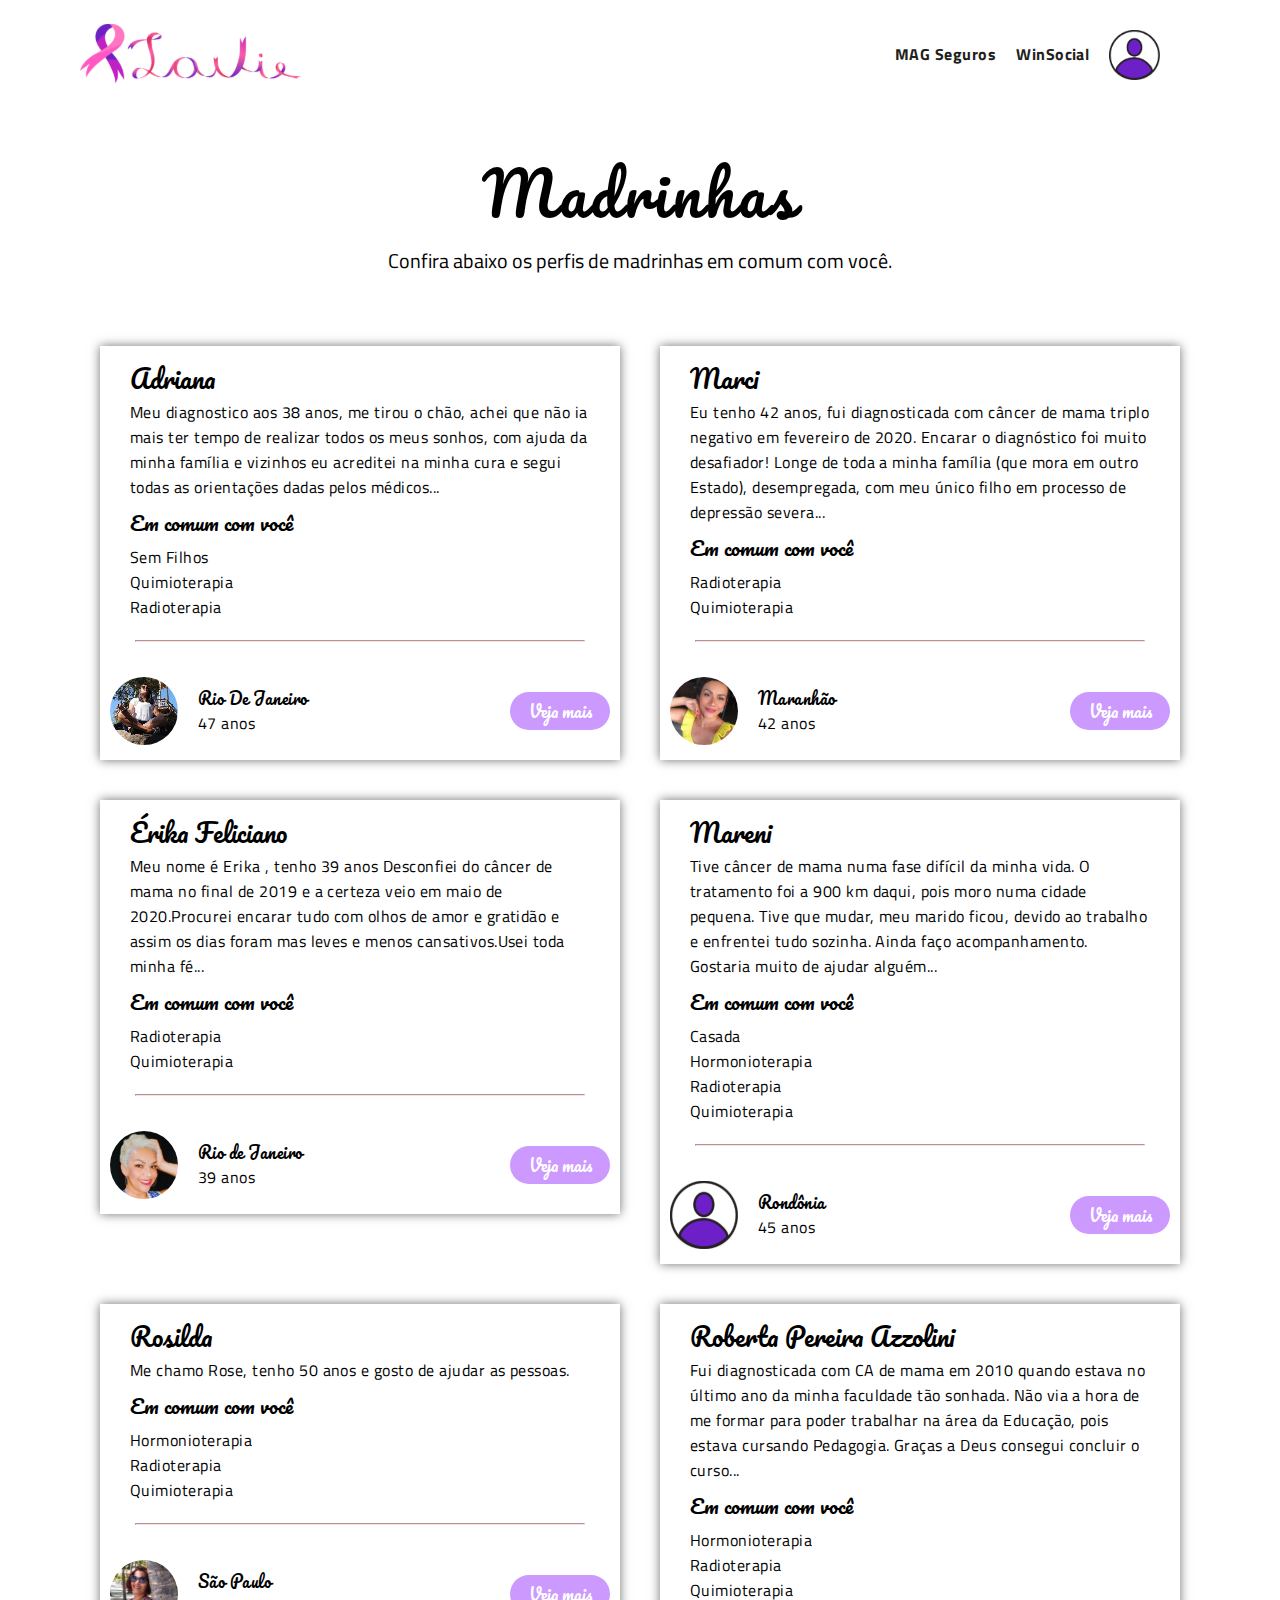
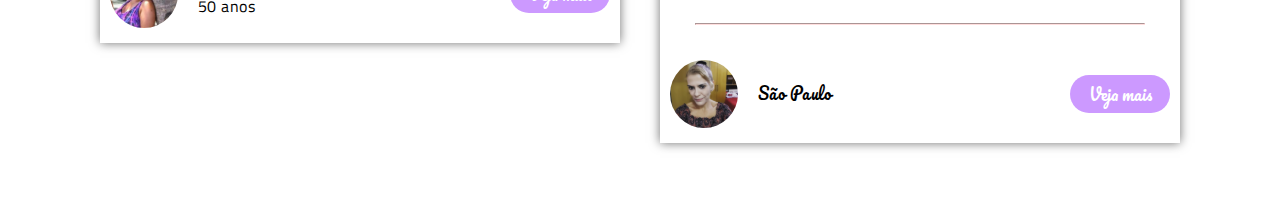
==== commit 6a1f3b6e: "Update index.html" ====
--- a/index.html
+++ b/index.html
@@ -138,7 +138,7 @@
             <hr>
             <div class="informacoes">
                 <div class="info">
-                    <img src="img/anonimo.svg" alt="Marinete">
+                    <img src="img/rosilda.svg" alt="Marinete">
                     <ul>
                         <li>São Paulo</li>
                         <li>50 anos</li>
@@ -294,7 +294,7 @@
                 <img src="img/Icon.svg" alt="Sair" onclick="sairModal()">
              </div>
             <div class="info modal-ul">
-                <img src="img/anonimo.svg" alt="Marinete">
+                <img src="img/rosilda.svg" alt="Marinete">
                 <ul>
                     <li>Rosilda</li>
                     <li>50 anos</li>
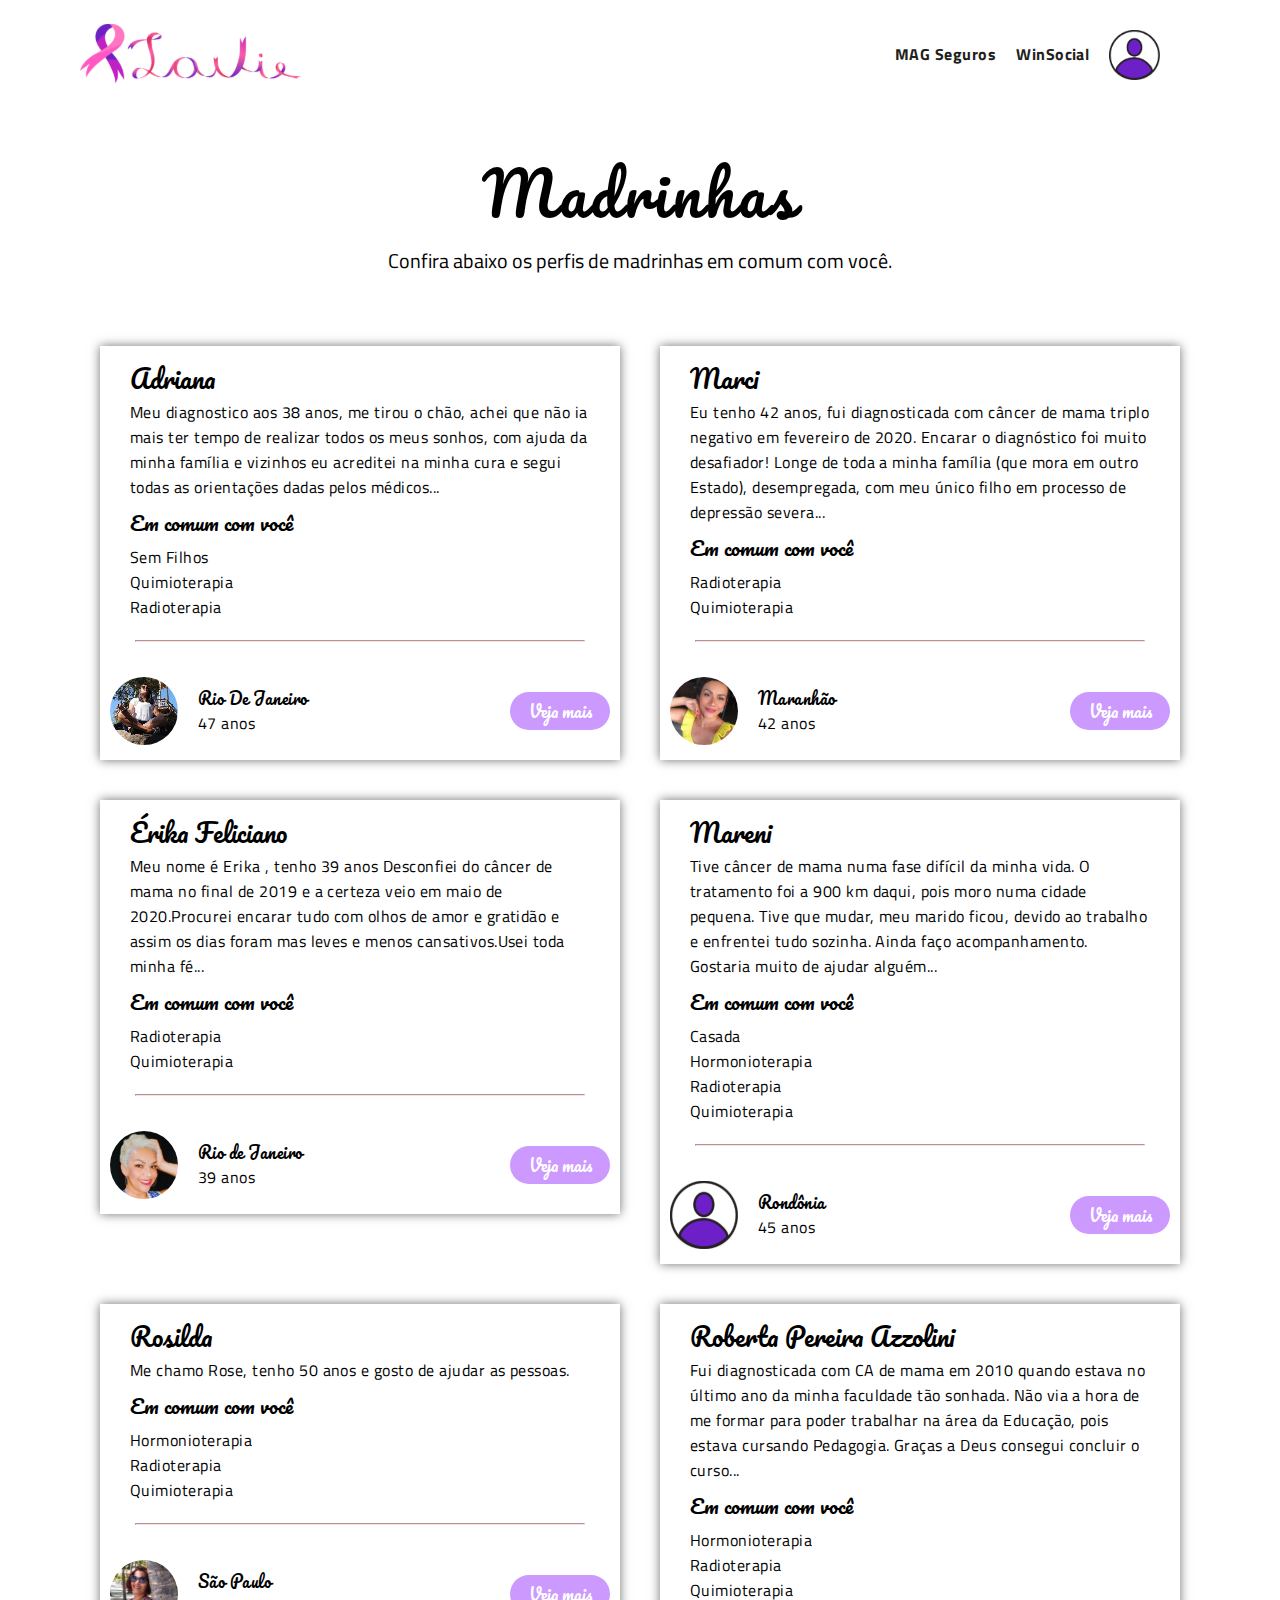
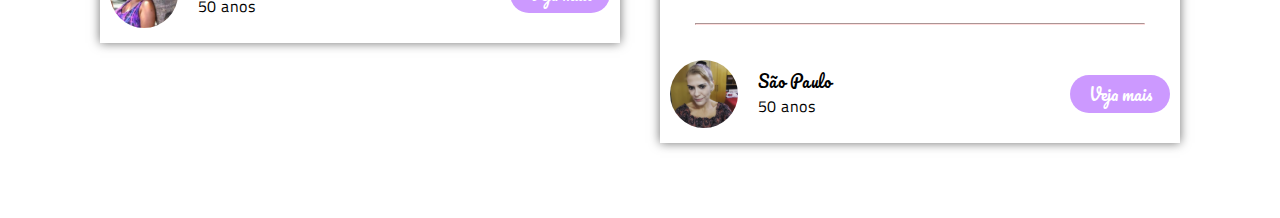
==== commit f841a194: "Update index.html" ====
--- a/index.html
+++ b/index.html
@@ -165,7 +165,7 @@
                     <img src="img/roberta.svg" alt="Marinete">
                     <ul>
                         <li>São Paulo</li>
-                        
+                        <li>50 anos</li>
                     </ul>
                 </div>
                 <a href="#">Veja mais</a>
@@ -326,7 +326,7 @@
                 <img src="img/roberta.svg" alt="Marinete">
                 <ul>
                     <li>Roberta Pereira Azzolini</li>
-                    
+                    <li>50 anos</li>
                 </ul>
              </div>
              
